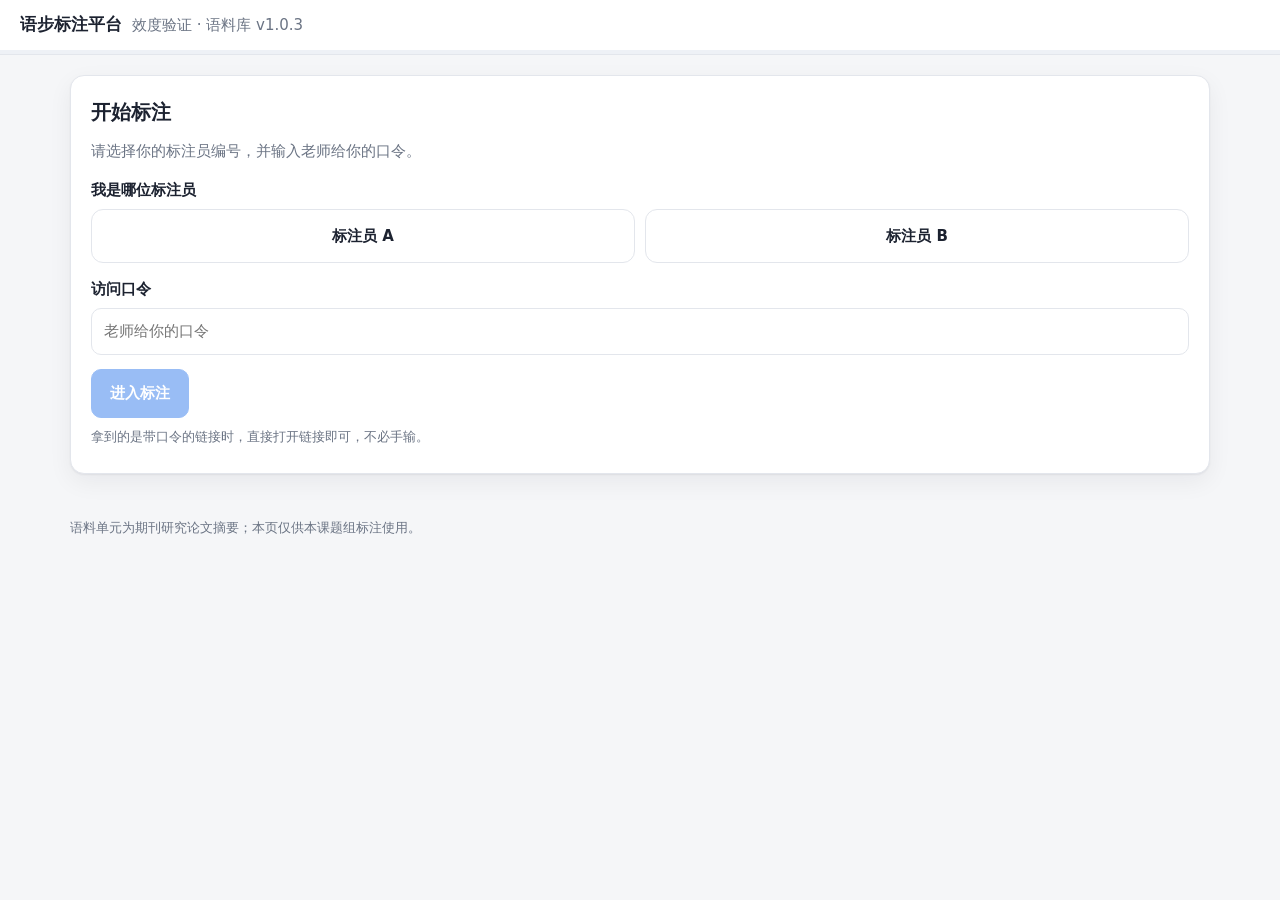
==== index.html @ 0bb0fa39 "B档：试标提交即锁定 → 反馈页（参考答案+手册依据）→ 校准记录门禁 → 放行472句；导出加校准记录" ====
<!DOCTYPE html>
<html lang="zh-CN">
<head>
<meta charset="utf-8">
<meta name="viewport" content="width=device-width, initial-scale=1, viewport-fit=cover">
<meta name="robots" content="noindex,nofollow,noarchive">
<title>语步标注平台 — 效度验证</title>
<link rel="stylesheet" href="style.css">
</head>
<body>
<header class="topbar">
  <div class="brand">
    <strong>语步标注平台</strong>
    <span class="sub">效度验证 · 语料库 v1.0.3</span>
  </div>
  <div class="topmeta">
    <span id="roleBadge" class="badge" hidden></span>
    <span id="phaseBadge" class="badge ghost" hidden></span>
    <span id="progressText" class="mono"></span>
  </div>
  <div class="bar"><i id="progressBar"></i></div>
</header>
<main id="app">
  <section id="gate" class="card">
    <h1>开始标注</h1>
    <p id="gateMsg" class="muted">正在加载题库…</p>
    <div id="gateForm" hidden>
      <div class="field">
        <label>我是哪位标注员</label>
        <div class="roles">
          <button class="rolebtn" data-role="A">标注员 A</button>
          <button class="rolebtn" data-role="B">标注员 B</button>
        </div>
      </div>
      <div class="field">
        <label for="pass">访问口令</label>
        <input id="pass" type="password" autocomplete="off" placeholder="老师给你的口令">
      </div>
      <button id="enterBtn" class="primary" disabled>进入标注</button>
      <p class="hint">拿到的是带口令的链接时，直接打开链接即可，不必手输。</p>
    </div>
    <div id="gateErr" class="err" hidden></div>
  </section>
  <section id="trialSubmit" class="card" hidden>
    <h1>试标 20 句已答完 ✅</h1>
    <p>请先<strong>提交并锁定</strong>试标答案。锁定后才会显示参考答案与逐句反馈——
       这样你无法在看过答案之后再改试标，试标才有校准意义。</p>
    <div id="trialSum" class="kv"></div>
    <div class="actions">
      <button id="lockTrial" class="primary">提交并锁定试标</button>
    </div>
    <p class="hint">锁定后仍可点「上一句」回看，但不能修改。</p>
  </section>
  <section id="feedback" class="card" hidden>
    <h1>试标反馈 · 请逐句核对</h1>
    <p class="muted small" id="keySource"></p>
    <div id="fbSum" class="kv"></div>
    <p><strong>不一致的句子</strong>是校准会的重点：请与另一位标注员逐句说明自己的判读理由，
       只讨论有分歧的句子，谈定后把口径写进下面的《校准记录》。</p>
    <div class="tblwrap"><table id="fbTable" class="fbtable"></table></div>
    <h2 class="h2">校准记录（填写后方可进入正式标注）</h2>
    <div id="calibRows"></div>
    <div class="field">
      <label for="calibSummary">本次校准会谈定的规则（必填，建议写清"哪类句子算哪一类"）</label>
      <textarea id="calibSummary" rows="4" placeholder="例：①以「为了解……采用……」开头、后半句进入材料与方法的句子，统一判 M2目的；②「表明……可能与……有关」统一判 M5结论；③……"></textarea>
    </div>
    <div class="field">
      <label for="calibBy">填写人（标注员编号）</label>
      <input id="calibBy" type="text" placeholder="如：A">
    </div>
    <div class="actions">
      <span id="calibHint" class="hint"></span>
      <button id="toMain" class="primary" disabled>完成校准会，进入正式标注 →</button>
    </div>
  </section>
  <section id="work" hidden>
    <div class="layout">
      <div class="col-main">
        <div class="card q">
          <div class="qhead">
            <span id="qPos" class="mono"></span>
            <span id="qMeta" class="muted small"></span>
          </div>
          <p id="qText" class="sentence"></p>
          <div class="labels" id="labels"></div>
          <div class="field">
            <label for="note">备注<span class="muted small" id="noteReq"></span></label>
            <textarea id="note" rows="2" placeholder="可选。填「UN无法判定」时必须写明为什么拿不准。"></textarea>
          </div>
          <div class="actions">
            <button id="prevBtn" class="ghost">← 上一句</button>
            <span id="gateHint" class="hint"></span>
            <button id="nextBtn" class="primary" disabled>下一句 →</button>
          </div>
        </div>
        <p class="kbd">快捷键：<kbd>1</kbd>–<kbd>7</kbd> 选择标签，<kbd>Enter</kbd> 下一句。</p>
      </div>
      <aside class="col-ctx">
        <div class="card ctx">
          <div class="ctxhead">
            <strong>摘要全文</strong>
            <button id="ctxToggle" class="ghost small">收起</button>
          </div>
          <div id="ctxBody" class="ctxbody"></div>
        </div>
      </aside>
    </div>
  </section>
  <section id="finish" class="card" hidden>
    <h1 id="finishTitle">472 句已全部标注完毕</h1>
    <p id="finishMsg"></p>
    <div id="finishSum" class="kv"></div>
    <div class="actions">
      <button id="submitBtn" class="primary">提交并锁定</button>
    </div>
    <p class="hint" id="submitHint">提交后答案不可再修改。提交后才能导出交回文件。</p>
  </section>
  <section id="export" class="card" hidden>
    <h1 id="exportTitle">✅ 已提交并锁定</h1>
    <p>请把下面<strong>四个</strong>文件全部发回给老师（一个都不能少）。</p>
    <div class="actions wrap">
      <button id="csvMain" class="primary">① 导出正式标注 CSV</button>
      <button id="csvTrial" class="primary">② 导出试标集 CSV</button>
      <button id="jsonLog" class="primary">③ 导出过程日志 JSON</button>
      <button id="csvCalib" class="primary">④ 导出校准记录 CSV</button>
    </div>
    <div id="exportSum" class="kv"></div>
    <p class="hint">若浏览器提示"是否允许多文件下载"，请选允许。导出后请核对文件名里带你的标注员编号。</p>
    <details class="danger">
      <summary>老师用：清空本机数据并重来</summary>
      <p class="muted small">仅在需要重测时使用。点下面按钮会删除本机已填的全部答案与校准记录。</p>
      <button id="wipeBtn" class="ghost danger2">清空本机数据</button>
    </details>
  </section>
</main>
<footer class="foot">
  <span>语料单元为期刊研究论文摘要；本页仅供本课题组标注使用。</span>
  <span id="footVer" class="mono"></span>
</footer>
<script src="app.js"></script>
</body>
</html>
---- style.css ----
:root{
  --bg:#f5f6f8; --card:#fff; --ink:#1c2230; --muted:#6b7484; --line:#e3e6ec;
  --brand:#1f6feb; --brand-ink:#fff; --ok:#127a4b; --warn:#b45309; --err:#b42318;
  --mark:#fff3bf; --shadow:0 1px 2px rgba(16,24,40,.06),0 8px 24px rgba(16,24,40,.06);
  --radius:14px;
}
*{box-sizing:border-box}
html,body{margin:0;padding:0}
body{
  background:var(--bg); color:var(--ink);
  font:15px/1.65 "Segoe UI","Microsoft YaHei","PingFang SC",system-ui,sans-serif;
  -webkit-text-size-adjust:100%;
}

/* ---------- 顶栏 ---------- */
.topbar{
  position:sticky; top:0; z-index:20; background:rgba(255,255,255,.96);
  backdrop-filter:saturate(1.4) blur(6px); border-bottom:1px solid var(--line);
  padding:10px 20px 0;
}
.brand{display:flex; align-items:baseline; gap:10px; flex-wrap:wrap}
.brand strong{font-size:17px}
.sub,.muted{color:var(--muted)}
.small{font-size:12.5px}
.mono{font-family:ui-monospace,Consolas,"Cascadia Mono",monospace; font-size:12.5px; color:var(--muted)}
.topmeta{display:flex; align-items:center; gap:10px; margin-top:4px; flex-wrap:wrap}
.badge{
  background:#eaf1ff; color:#12489b; border:1px solid #cddcff;
  padding:2px 9px; border-radius:999px; font-size:12.5px; font-weight:600;
}
.badge.ghost{background:#f2f4f7; color:var(--muted); border-color:var(--line); font-weight:500}
.bar{height:4px; background:#eef1f6; margin:8px -20px 0; overflow:hidden}
.bar i{display:block; height:100%; width:0; background:linear-gradient(90deg,#1f6feb,#12b981); transition:width .25s ease}

/* ---------- 布局 ---------- */
main{max-width:1180px; margin:0 auto; padding:20px}
.layout{display:grid; grid-template-columns:minmax(0,1fr) minmax(0,420px); gap:18px; align-items:start}
@media (max-width:980px){ .layout{grid-template-columns:1fr} }

.card{
  background:var(--card); border:1px solid var(--line); border-radius:var(--radius);
  padding:20px; box-shadow:var(--shadow); margin-bottom:16px;
}
h1{font-size:20px; margin:0 0 10px}
p{margin:.5em 0}

/* ---------- 入口 ---------- */
.roles{display:flex; gap:10px; flex-wrap:wrap}
.rolebtn{
  flex:1 1 150px; padding:14px; border-radius:12px; border:1.5px solid var(--line);
  background:#fff; font-size:15px; font-weight:600; cursor:pointer; color:var(--ink);
}
.rolebtn[aria-pressed="true"]{border-color:var(--brand); background:#eaf1ff; color:#12489b}
.field{margin:14px 0}
.field label{display:block; font-weight:600; margin-bottom:6px}
input[type=password],input[type=text],textarea{
  width:100%; padding:10px 12px; border:1.5px solid var(--line); border-radius:10px;
  font:inherit; color:var(--ink); background:#fff;
}
textarea{resize:vertical}
input:focus,textarea:focus{outline:none; border-color:var(--brand); box-shadow:0 0 0 3px rgba(31,111,235,.12)}
button{font:inherit}
button.primary{
  background:var(--brand); color:var(--brand-ink); border:1px solid var(--brand);
  padding:11px 18px; border-radius:10px; font-weight:600; cursor:pointer;
}
button.primary:disabled{opacity:.45; cursor:not-allowed}
button.ghost{
  background:#fff; color:var(--ink); border:1.5px solid var(--line);
  padding:10px 16px; border-radius:10px; cursor:pointer;
}
button.ghost:disabled{opacity:.45; cursor:not-allowed}
button.small{padding:5px 10px; font-size:12.5px; border-radius:8px}
button.danger2{border-color:#f2b8b5; color:var(--err)}
.hint{color:var(--muted); font-size:12.8px; margin-top:8px}
.err{background:#fef3f2; border:1px solid #fecdca; color:var(--err); padding:12px 14px; border-radius:10px}

/* ---------- 题目 ---------- */
.qhead{display:flex; justify-content:space-between; gap:12px; align-items:baseline; flex-wrap:wrap}
.sentence{
  font-size:17px; line-height:1.9; background:#fbfcfe; border:1px solid var(--line);
  border-left:4px solid var(--brand); border-radius:10px; padding:14px 16px; margin:12px 0 16px;
  white-space:pre-wrap; word-break:break-word;
}
.labels{display:grid; grid-template-columns:1fr 1fr; gap:8px}
@media (max-width:620px){ .labels{grid-template-columns:1fr} }
.lab{
  display:flex; gap:10px; align-items:flex-start; border:1.5px solid var(--line);
  border-radius:10px; padding:10px 12px; cursor:pointer; background:#fff;
}
.lab:hover{border-color:#c9d3e4}
.lab input{margin-top:3px; flex:0 0 auto}
.lab.on{border-color:var(--brand); background:#eaf1ff}
.lab .code{font-weight:700}
.lab .desc{color:var(--muted); font-size:12.6px; display:block}
.actions{display:flex; align-items:center; gap:12px; margin-top:16px; flex-wrap:wrap}
.actions .hint{margin:0; flex:1 1 auto}
.kbd{color:var(--muted); font-size:12.5px; margin:0 0 16px}
kbd{background:#fff; border:1px solid var(--line); border-bottom-width:2px; border-radius:5px; padding:1px 5px; font-size:12px}

/* ---------- 摘要上下文 ---------- */
.col-ctx{position:sticky; top:96px}
@media (max-width:980px){ .col-ctx{position:static} }
.ctxhead{display:flex; justify-content:space-between; align-items:center; margin-bottom:8px}
.ctxbody{
  max-height:60vh; overflow:auto; font-size:14px; line-height:1.85; color:#333b49;
  white-space:pre-wrap; word-break:break-word;
}
.ctxbody.collapsed{display:none}
.ctxbody mark{background:var(--mark); padding:2px 3px; border-radius:4px; font-weight:600}
.ctxbody .meta{color:var(--muted); font-size:12.5px; margin-bottom:8px; display:block}

/* ---------- 完成 / 交回 ---------- */
.kv{margin:14px 0; border-top:1px dashed var(--line)}
.kv div{display:flex; justify-content:space-between; gap:14px; padding:7px 0; border-bottom:1px dashed var(--line)}
.kv b{font-weight:600}
.actions.wrap{flex-wrap:wrap}
details.danger{margin-top:18px; border-top:1px solid var(--line); padding-top:12px}
details.danger summary{cursor:pointer; color:var(--muted); font-size:13px}
.foot{max-width:1180px; margin:0 auto; padding:8px 20px 40px; color:var(--muted); font-size:12.5px; display:flex; justify-content:space-between; gap:12px; flex-wrap:wrap}
/* ---------- 试标反馈页 ---------- */
.h2{font-size:16px; margin:22px 0 8px}
.tblwrap{overflow:auto; margin:10px 0 4px; border:1px solid var(--line); border-radius:10px}
.fbtable{width:100%; border-collapse:collapse; font-size:13.5px}
.fbtable th,.fbtable td{border-bottom:1px solid var(--line); padding:8px 10px; text-align:left; vertical-align:top}
.fbtable th{background:#f7f9fc; position:sticky; top:0; font-weight:600; white-space:nowrap}
.fbtable tr.same td{background:#fbfefc}
.fbtable tr.diff td{background:#fffbf0}
.fbtable tr.diff td:nth-child(3){color:var(--brand); font-weight:700}
.calibrow{border:1px solid var(--line); border-left:4px solid var(--warn); border-radius:10px; padding:10px 12px; margin:8px 0; background:#fffdf7}
.calibrow .ct{font-size:13.5px; color:#333b49; margin-bottom:4px}
.calibrow .cm{font-size:12.5px; color:var(--muted); margin-bottom:6px}
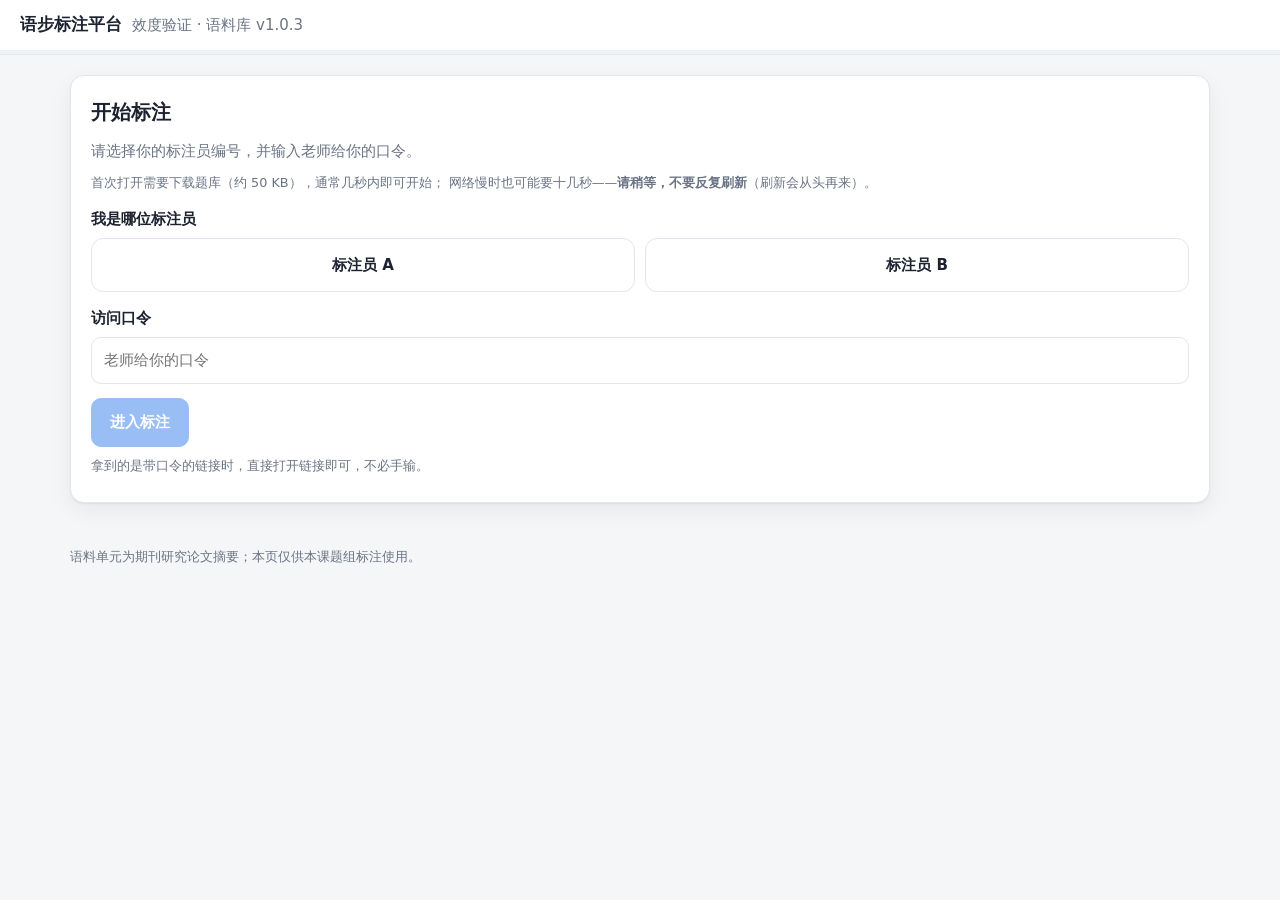
==== commit 7436d50b: "首页提示：首次打开需下载题库（约50KB），通常几秒、慢时十几秒，请稍等不要反复刷新（对应"只做话术提醒"的处置）" ====
--- a/index.html
+++ b/index.html
@@ -17,6 +17,7 @@
     <span id="roleBadge" class="badge" hidden></span>
     <span id="phaseBadge" class="badge ghost" hidden></span>
     <span id="progressText" class="mono"></span>
+    <span id="etaText" class="mono muted small"></span>
   </div>
   <div class="bar"><i id="progressBar"></i></div>
 </header>
@@ -24,6 +25,8 @@
   <section id="gate" class="card">
     <h1>开始标注</h1>
     <p id="gateMsg" class="muted">正在加载题库…</p>
+    <p class="hint" id="gateTips">首次打开需要下载题库（约 50 KB），通常几秒内即可开始；
+       网络慢时也可能要十几秒——<b>请稍等，不要反复刷新</b>（刷新会从头再来）。</p>
     <div id="gateForm" hidden>
       <div class="field">
         <label>我是哪位标注员</label>
@@ -52,17 +55,38 @@
     <p class="hint">锁定后仍可点「上一句」回看，但不能修改。</p>
   </section>
   <section id="feedback" class="card" hidden>
-    <h1>试标反馈 · 请逐句核对</h1>
+    <h1>试标已锁定 · 反馈与校准</h1>
     <p class="muted small" id="keySource"></p>
     <div id="fbSum" class="kv"></div>
-    <p><strong>不一致的句子</strong>是校准会的重点：请与另一位标注员逐句说明自己的判读理由，
-       只讨论有分歧的句子，谈定后把口径写进下面的《校准记录》。</p>
-    <div class="tblwrap"><table id="fbTable" class="fbtable"></table></div>
+    <p id="fbLead"></p>
+    <div class="seg" id="fbScope">
+      <button type="button" class="segbtn on" data-scope="diff">只看分歧句（<span id="fbDiffN" class="mono">0</span>）</button>
+      <button type="button" class="segbtn" data-scope="all">逐句看全部 20 句</button>
+    </div>
+    <div id="fbDiffBlock">
+      <h2 class="h2">需要讨论的分歧句（校准会重点）</h2>
+      <p class="hint">每张卡给出句子全文（<mark class="cue">加粗</mark>＝《编码手册》里的典型线索词，鼠标悬停可看属哪一类）、
+         《编码手册》依据，以及一个口径输入框；两人谈定后写进框里（也可写「仍存疑」）。</p>
+      <div id="calibRows" class="fbcards"></div>
+      <h2 class="h2">与你判读一致的句子（<span id="fbSameN" class="mono">0</span> 句）</h2>
+      <p class="hint">这些句子不必讨论，展开核对一眼即可。</p>
+      <div class="tblwrap"><table id="fbTable" class="fbtable"></table></div>
+    </div>
+    <div id="fbAllBlock" hidden>
+      <h2 class="h2">全部 20 句（按试标ID顺序）</h2>
+      <p class="hint">供校准会逐句过一遍：标「不一致」的卡里仍可填口径，标「一致」的只作核对。</p>
+      <div id="fbAll" class="fbcards"></div>
+    </div>
     <h2 class="h2">校准记录（填写后方可进入正式标注）</h2>
-    <div id="calibRows"></div>
+    <p class="hint">两处分工：上面每张卡里的<b>「这一句最后怎么定」是留痕</b>（可留空，拿不准就写「仍存疑」）；
+       下面这一栏是<b>归纳出的规则</b>，必填，写满 20 字才能进入正式标注。</p>
     <div class="field">
-      <label for="calibSummary">本次校准会谈定的规则（必填，建议写清"哪类句子算哪一类"）</label>
-      <textarea id="calibSummary" rows="4" placeholder="例：①以「为了解……采用……」开头、后半句进入材料与方法的句子，统一判 M2目的；②「表明……可能与……有关」统一判 M5结论；③……"></textarea>
+      <label for="calibSummary">由上面几句归纳出的规则（必填，写清「哪类句子算哪一类」）</label>
+      <div class="gather">
+        <button type="button" id="calibGather" class="ghost small">↙ 把上面填过的口径汇总到这里</button>
+        <span id="calibGatherHint" class="hint"></span>
+      </div>
+      <textarea id="calibSummary" rows="5" placeholder="例：①以「为了解……采用……」开头、后半句进入材料与方法的句子，统一判 M3方法（手册第六节规则⑦）；②「表明……可能与……有关」统一判 M5结论；③……"></textarea>
     </div>
     <div class="field">
       <label for="calibBy">填写人（标注员编号）</label>
@@ -78,16 +102,28 @@
       <div class="col-main">
         <div class="card q">
           <div class="qhead">
-            <span id="qPos" class="mono"></span>
+            <span class="qhead-left">
+              <span id="qPos" class="mono"></span>
+              <span id="qInAbstract" class="badge ghost"></span>
+            </span>
             <span id="qMeta" class="muted small"></span>
           </div>
           <p id="qText" class="sentence"></p>
           <div class="labels" id="labels"></div>
           <div class="field">
             <label for="note">备注<span class="muted small" id="noteReq"></span></label>
+            <div class="chips" id="noteChips">
+              <button type="button" class="chipbtn" data-note="方法＋结果同句">方法＋结果同句</button>
+              <button type="button" class="chipbtn" data-note="结果与结论难分">结果与结论难分</button>
+              <button type="button" class="chipbtn" data-note="背景与目的难分">背景与目的难分</button>
+              <button type="button" class="chipbtn" data-note="含结构化摘要小标题">含结构化摘要小标题</button>
+              <button type="button" class="chipbtn" data-note="疑非摘要内容">疑非摘要内容</button>
+              <button type="button" class="chipbtn" data-note="表述不完整／截断">表述不完整／截断</button>
+            </div>
             <textarea id="note" rows="2" placeholder="可选。填「UN无法判定」时必须写明为什么拿不准。"></textarea>
           </div>
           <div class="actions">
+            <span id="saveStamp" class="muted small"></span>
             <button id="prevBtn" class="ghost">← 上一句</button>
             <span id="gateHint" class="hint"></span>
             <button id="nextBtn" class="primary" disabled>下一句 →</button>
@@ -99,7 +135,11 @@
         <div class="card ctx">
           <div class="ctxhead">
             <strong>摘要全文</strong>
-            <button id="ctxToggle" class="ghost small">收起</button>
+            <span class="ctxnav">
+              <button id="ctxPrev" type="button" class="ghost small">↑ 上一句</button>
+              <button id="ctxNext" type="button" class="ghost small">↓ 下一句</button>
+              <button id="ctxToggle" type="button" class="ghost small">收起</button>
+            </span>
           </div>
           <div id="ctxBody" class="ctxbody"></div>
         </div>
@@ -122,10 +162,20 @@
       <button id="csvMain" class="primary">① 导出正式标注 CSV</button>
       <button id="csvTrial" class="primary">② 导出试标集 CSV</button>
       <button id="jsonLog" class="primary">③ 导出过程日志 JSON</button>
-      <button id="csvCalib" class="primary">④ 导出校准记录 CSV</button>
+      <button id="csvCalib" class="primary">④ 导出校准记录 md</button>
     </div>
     <div id="exportSum" class="kv"></div>
     <p class="hint">若浏览器提示"是否允许多文件下载"，请选允许。导出后请核对文件名里带你的标注员编号。</p>
+    <div class="checklist" id="exportList">
+      <p class="muted small">下载后逐项确认（4／4 才算交回完整）：</p>
+      <ul>
+        <li data-kind="main"><span class="box">☐</span> ① 正式标注 CSV（472 行）</li>
+        <li data-kind="trial"><span class="box">☐</span> ② 试标集 CSV（20 行）</li>
+        <li data-kind="log"><span class="box">☐</span> ③ 过程日志 JSON</li>
+        <li data-kind="calib"><span class="box">☐</span> ④ 校准记录 md</li>
+      </ul>
+      <p class="hint" id="exportListHint"></p>
+    </div>
     <details class="danger">
       <summary>老师用：清空本机数据并重来</summary>
       <p class="muted small">仅在需要重测时使用。点下面按钮会删除本机已填的全部答案与校准记录。</p>
@@ -133,6 +183,10 @@
     </details>
   </section>
 </main>
+<div id="toast" class="toast" hidden>
+  <span id="toastMsg"></span>
+  <button type="button" id="toastOk" class="ghost small">知道了</button>
+</div>
 <footer class="foot">
   <span>语料单元为期刊研究论文摘要；本页仅供本课题组标注使用。</span>
   <span id="footVer" class="mono"></span>
--- a/style.css
+++ b/style.css
@@ -5,6 +5,8 @@
   --radius:14px;
 }
 *{box-sizing:border-box}
+/* 兜底：作者样式里的 display 会盖过 hidden 属性，这里保证 hidden 一定不显示 */
+[hidden]{display:none !important}
 html,body{margin:0;padding:0}
 body{
   background:var(--bg); color:var(--ink);
@@ -34,8 +36,10 @@
 
 /* ---------- 布局 ---------- */
 main{max-width:1180px; margin:0 auto; padding:20px}
-.layout{display:grid; grid-template-columns:minmax(0,1fr) minmax(0,420px); gap:18px; align-items:start}
+.layout{display:grid; grid-template-columns:minmax(0,940px) minmax(360px,520px); gap:20px;
+  align-items:start; justify-content:center; max-width:1520px; margin:0 auto}
 @media (max-width:980px){ .layout{grid-template-columns:1fr} }
+.qhead-left{display:flex; align-items:center; gap:8px; flex-wrap:wrap}
 
 .card{
   background:var(--card); border:1px solid var(--line); border-radius:var(--radius);
@@ -109,6 +113,29 @@
 .ctxbody.collapsed{display:none}
 .ctxbody mark{background:var(--mark); padding:2px 3px; border-radius:4px; font-weight:600}
 .ctxbody .meta{color:var(--muted); font-size:12.5px; margin-bottom:8px; display:block}
+.ctxnav{display:flex; gap:6px; align-items:center}
+.ctxbody .sent{border-radius:4px}
+.ctxbody .sent.flash{background:#eaf1ff; box-shadow:0 0 0 2px #c9dcff inset}
+/* 备注快捷语 */
+.chips{display:flex; flex-wrap:wrap; gap:6px; margin:2px 0 6px}
+.chipbtn{border:1px solid var(--line); background:#fff; color:#3c4453; border-radius:999px;
+  padding:3px 10px; font-size:12.5px; cursor:pointer}
+.chipbtn:hover{border-color:#c9d3e4; background:#f7f9fc}
+/* 自动保存回执 */
+#saveStamp{margin-right:auto}
+/* 交回清单 */
+.checklist{margin:14px 0 0; border-top:1px dashed var(--line); padding-top:10px}
+.checklist ul{list-style:none; padding:0; margin:6px 0 0}
+.checklist li{padding:4px 0; color:var(--muted)}
+.checklist li.done{color:#1f6b39; font-weight:600}
+.checklist .box{margin-right:6px; font-size:15px}
+/* 浮层提示（休息提醒／快捷键帮助） */
+.toast{position:fixed; left:50%; bottom:22px; transform:translateX(-50%);
+  display:flex; align-items:center; gap:12px; max-width:min(760px,92vw);
+  background:#1b2333; color:#fff; padding:12px 16px; border-radius:12px;
+  box-shadow:0 8px 28px rgba(15,25,50,.28); font-size:13.5px; z-index:60}
+.toast button{border-color:rgba(255,255,255,.35); color:#fff; background:transparent}
+.toast button:hover{background:rgba(255,255,255,.12)}
 
 /* ---------- 完成 / 交回 ---------- */
 .kv{margin:14px 0; border-top:1px dashed var(--line)}
@@ -127,6 +154,35 @@
 .fbtable tr.same td{background:#fbfefc}
 .fbtable tr.diff td{background:#fffbf0}
 .fbtable tr.diff td:nth-child(3){color:var(--brand); font-weight:700}
+.fbcards{margin:10px 0 6px}
+.fbcard{border:1px solid var(--line); border-left:4px solid var(--warn); border-radius:12px;
+  padding:12px 14px; margin:12px 0; background:#fffdf7}
+.fbc-head{display:flex; align-items:center; gap:10px; flex-wrap:wrap; margin-bottom:8px}
+.fbc-head .sid{font-weight:700; font-size:15px}
+.chip{display:inline-block; padding:1px 8px; border-radius:999px; font-size:12px; font-weight:600}
+.chip.bad{background:#fdecec; color:#b3261e; border:1px solid #f3c9c7}
+.fbc-text{margin:6px 0 10px; padding:10px 12px; background:#fff; border:1px solid var(--line);
+  border-radius:8px; font-size:14px; line-height:1.75; color:#232838}
+.fbc-cmp{display:flex; gap:10px; flex-wrap:wrap; margin-bottom:8px}
+.cmpbox{flex:1 1 200px; border:1px solid var(--line); border-radius:8px; padding:8px 10px; background:#fff}
+.cmpbox .lbl{display:block; font-size:12px; color:var(--muted); margin-bottom:3px}
+.cmpbox b{font-size:14.5px}
+.cmpbox.ref{border-color:#bcd4f6; background:#f5f9ff}
+.fbc-basis,.fbc-note{font-size:13px; color:#3c4453; line-height:1.7; margin:2px 0 6px}
+.fbc-basis .lbl,.fbc-note .lbl{display:inline-block; min-width:96px; color:var(--muted); font-size:12px}
+.fbc-fix{display:block; font-size:12.5px; color:var(--muted); margin:8px 0 4px}
+.fbcard input{width:100%; box-sizing:border-box}
+.fbcard.ok{border-left-color:#9fc6a8; background:#fbfefc}
+.chip.ok{background:#eaf7ee; color:#1f6b39; border:1px solid #b9e0c6}
+mark.cue{background:#fff3c4; border-bottom:2px solid #e0a92c; padding:0 2px; border-radius:3px;
+  font-weight:700; cursor:help}
+.seg{display:inline-flex; gap:4px; margin:14px 0 4px; padding:3px; background:#f2f5fa;
+  border:1px solid var(--line); border-radius:10px}
+.segbtn{border:0; background:transparent; padding:6px 12px; border-radius:8px; font-size:13px;
+  color:var(--muted); cursor:pointer}
+.segbtn.on{background:#fff; color:#1b2333; font-weight:600; box-shadow:0 1px 2px rgba(20,30,60,.08)}
+.gather{display:flex; align-items:center; gap:10px; margin:6px 0 4px; flex-wrap:wrap}
+.gather .hint{margin:0}
 .calibrow{border:1px solid var(--line); border-left:4px solid var(--warn); border-radius:10px; padding:10px 12px; margin:8px 0; background:#fffdf7}
 .calibrow .ct{font-size:13.5px; color:#333b49; margin-bottom:4px}
 .calibrow .cm{font-size:12.5px; color:var(--muted); margin-bottom:6px}
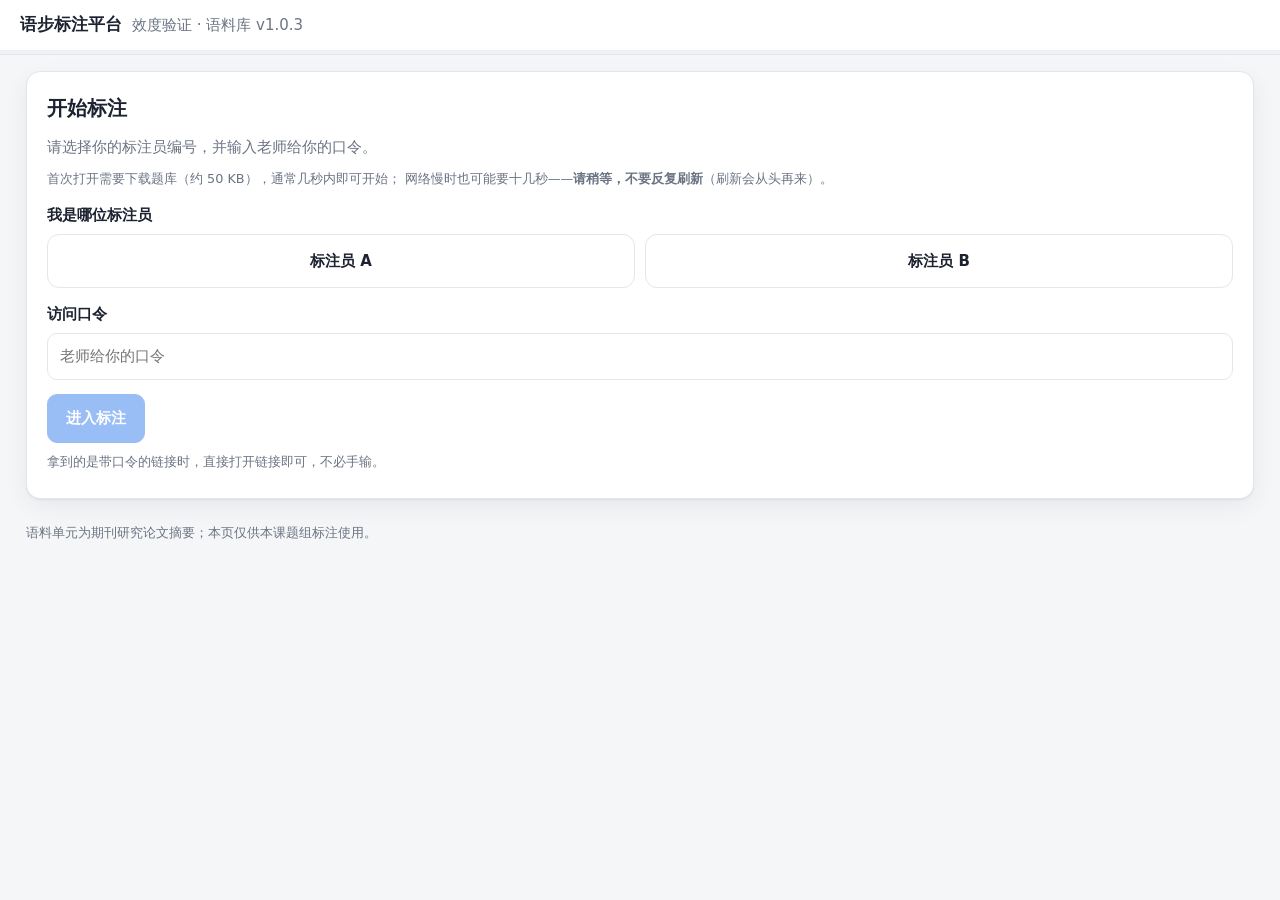
==== commit 63896b03: "备注用法落地：新增第 7 个快捷语「目的＋方法同句」（手册规则⑦）；备注框加可展开的《备注怎么用》对照表（7 个快捷语：什么时候点＋标签怎么选＋别这样用）" ====
--- a/index.html
+++ b/index.html
@@ -114,12 +114,47 @@
             <label for="note">备注<span class="muted small" id="noteReq"></span></label>
             <div class="chips" id="noteChips">
               <button type="button" class="chipbtn" data-note="方法＋结果同句">方法＋结果同句</button>
+              <button type="button" class="chipbtn" data-note="目的＋方法同句">目的＋方法同句</button>
               <button type="button" class="chipbtn" data-note="结果与结论难分">结果与结论难分</button>
               <button type="button" class="chipbtn" data-note="背景与目的难分">背景与目的难分</button>
               <button type="button" class="chipbtn" data-note="含结构化摘要小标题">含结构化摘要小标题</button>
               <button type="button" class="chipbtn" data-note="疑非摘要内容">疑非摘要内容</button>
               <button type="button" class="chipbtn" data-note="表述不完整／截断">表述不完整／截断</button>
             </div>
+            <details class="notehelp">
+              <summary>备注怎么用？（点这里看对照表）</summary>
+              <p class="hint"><b>必须写备注的 3 种情况：</b>① 选「UN无法判定」（平台要求写明理由）；
+                ② 一句里含两种以上功能、你只填了主要标签；③ 事后修改过已填内容。</p>
+              <table>
+                <thead><tr><th>快捷语</th><th>什么时候点（看迹象）</th><th>标签怎么选＋备注写什么</th></tr></thead>
+                <tbody>
+                  <tr><td>方法＋结果同句</td>
+                      <td>前半是操作方法（采用／测定／分离纯化），后半给数据或鉴定结果</td>
+                      <td>按语义重心：主句在操作→<b>M3方法</b>；在报告发现→<b>M4结果</b>；备注写「含方法成分／含结果成分」</td></tr>
+                  <tr><td>目的＋方法同句</td>
+                      <td>句首「为了解／为探讨／旨在……」，但主句交代了材料与操作方法（采用／利用／测定）</td>
+                      <td>判 <b>M3方法</b>，备注写「含目的成分」；若只说要测什么、没给材料与方法→<b>M2目的</b></td></tr>
+                  <tr><td>结果与结论难分</td>
+                      <td>在报告数据，但带解释性词：表明／说明／可能与……有关／suggest／indicate／could be used as…</td>
+                      <td>报告事实→<b>M4结果</b>；在作评价推断→<b>M5结论</b>；备注写「按语义重心判 M4／M5」</td></tr>
+                  <tr><td>背景与目的难分</td>
+                      <td>前半陈述现状（研究较少／是重要限制因子），后半「本研究旨在……」</td>
+                      <td>谓语指向目的→<b>M2目的</b>；只述现状→<b>M1背景</b>；备注写「前半为背景、后半为目的」</td></tr>
+                  <tr><td>含结构化摘要小标题</td>
+                      <td>句首带 <code>Background:</code>／<code>Methods:</code>／<code>(1) Results:</code>／「目的：」</td>
+                      <td><b>按内容判，不按小标题</b>（手册第六节规则④）；备注写「含小标题，按内容判」</td></tr>
+                  <tr><td>疑非摘要内容</td>
+                      <td>与摘要无关的语句：作者贡献／利益冲突／<code>Supplementary data is available…</code>／征订套话</td>
+                      <td>整句是套话→<b>NR非研究性</b>；夹在研究句里→按主功能判；备注写「非摘要正文」</td></tr>
+                  <tr><td>表述不完整／截断</td>
+                      <td>句子以「…／……」结尾且语义不完整，或明显缺字（源导出件被截断）</td>
+                      <td>能判主要功能就判；判不了→<b>UN无法判定</b>；备注写「源文本截断」＋你据此判了什么</td></tr>
+                </tbody>
+              </table>
+              <p class="hint"><b>别这样用：</b>拿不准就选 UN无法判定（不要用「疑非摘要内容」代替）；
+                不必每句都写备注，备注留给边界句；尽量用这 7 个<b>标准说法</b>（报告要统计原因分布，
+                同义变体会统计不上）。快捷语可连点多个，也能在它后面补自己的话。</p>
+            </details>
             <textarea id="note" rows="2" placeholder="可选。填「UN无法判定」时必须写明为什么拿不准。"></textarea>
           </div>
           <div class="actions">
@@ -163,9 +198,11 @@
       <button id="csvTrial" class="primary">② 导出试标集 CSV</button>
       <button id="jsonLog" class="primary">③ 导出过程日志 JSON</button>
       <button id="csvCalib" class="primary">④ 导出校准记录 md</button>
+      <button id="zipAll" class="primary">⤓ 一键导出交回包（ZIP，含上面 4 个文件）</button>
     </div>
     <div id="exportSum" class="kv"></div>
-    <p class="hint">若浏览器提示"是否允许多文件下载"，请选允许。导出后请核对文件名里带你的标注员编号。</p>
+    <p class="hint">推荐直接点<b>「一键导出交回包（ZIP）」</b>：一个压缩包里装着上面 4 个文件，发一个就行；
+       若学校电脑限制下载压缩包，再逐个点上面 4 个按钮。若浏览器提示"是否允许多文件下载"，请选允许。</p>
     <div class="checklist" id="exportList">
       <p class="muted small">下载后逐项确认（4／4 才算交回完整）：</p>
       <ul>
@@ -175,6 +212,7 @@
         <li data-kind="calib"><span class="box">☐</span> ④ 校准记录 md</li>
       </ul>
       <p class="hint" id="exportListHint"></p>
+      <p class="hint">用「一键导出交回包（ZIP）」时，下面 4 项会自动全部勾上（压缩包里已含 4 个文件）。</p>
     </div>
     <details class="danger">
       <summary>老师用：清空本机数据并重来</summary>
--- a/style.css
+++ b/style.css
@@ -35,15 +35,17 @@
 .bar i{display:block; height:100%; width:0; background:linear-gradient(90deg,#1f6feb,#12b981); transition:width .25s ease}
 
 /* ---------- 布局 ---------- */
-main{max-width:1180px; margin:0 auto; padding:20px}
-.layout{display:grid; grid-template-columns:minmax(0,940px) minmax(360px,520px); gap:20px;
-  align-items:start; justify-content:center; max-width:1520px; margin:0 auto}
-@media (max-width:980px){ .layout{grid-template-columns:1fr} }
+/* 版式：宽屏下铺满可用宽度（与顶部栏同宽），左"题目/选项"占 2/3、右"摘要全文"占 1/3；
+   极宽屏（>2400px）留一个软上限，免得单行过长。 */
+main{max-width:2400px; margin:0 auto; padding:16px 26px 8px}
+.layout{display:grid; grid-template-columns:minmax(0,2fr) minmax(400px,1fr); gap:20px;
+  align-items:start; width:100%}
+@media (max-width:980px){ .layout{grid-template-columns:1fr} main{padding:14px} }
 .qhead-left{display:flex; align-items:center; gap:8px; flex-wrap:wrap}
 
 .card{
   background:var(--card); border:1px solid var(--line); border-radius:var(--radius);
-  padding:20px; box-shadow:var(--shadow); margin-bottom:16px;
+  padding:20px; box-shadow:var(--shadow); margin-bottom:12px;
 }
 h1{font-size:20px; margin:0 0 10px}
 p{margin:.5em 0}
@@ -103,13 +105,17 @@
 kbd{background:#fff; border:1px solid var(--line); border-bottom-width:2px; border-radius:5px; padding:1px 5px; font-size:12px}
 
 /* ---------- 摘要上下文 ---------- */
-.col-ctx{position:sticky; top:96px}
-@media (max-width:980px){ .col-ctx{position:static} }
+/* 两栏各自独立：题目栏不参与滚动；摘要栏高度放到接近整屏，
+   于是多数题目下"页面无滚动条、摘要框也无滚动条"（0 个）；只有摘要长于一屏时
+   才出现**一个**滚动条（在摘要框内部），页面与题目栏都不动。 */
+.col-main{position:static}
+.col-ctx{position:static}
 .ctxhead{display:flex; justify-content:space-between; align-items:center; margin-bottom:8px}
 .ctxbody{
-  max-height:60vh; overflow:auto; font-size:14px; line-height:1.85; color:#333b49;
-  white-space:pre-wrap; word-break:break-word;
-}
+  max-height:calc(100vh - 150px); overflow:auto; font-size:14px; line-height:1.85;
+  color:#333b49; white-space:pre-wrap; word-break:break-word;
+}
+@media (max-width:980px){ .ctxbody{max-height:60vh} }
 .ctxbody.collapsed{display:none}
 .ctxbody mark{background:var(--mark); padding:2px 3px; border-radius:4px; font-weight:600}
 .ctxbody .meta{color:var(--muted); font-size:12.5px; margin-bottom:8px; display:block}
@@ -121,6 +127,14 @@
 .chipbtn{border:1px solid var(--line); background:#fff; color:#3c4453; border-radius:999px;
   padding:3px 10px; font-size:12.5px; cursor:pointer}
 .chipbtn:hover{border-color:#c9d3e4; background:#f7f9fc}
+/* 备注用法对照表（默认收起，点摘要展开；不占地方） */
+.notehelp{margin:2px 0 8px}
+.notehelp summary{cursor:pointer; color:var(--brand); font-size:12.8px}
+.notehelp[open] summary{margin-bottom:6px}
+.notehelp table{width:100%; border-collapse:collapse; font-size:12.5px; margin:6px 0}
+.notehelp th,.notehelp td{border:1px solid var(--line); padding:5px 7px; text-align:left; vertical-align:top}
+.notehelp th{background:#f7f9fc; font-weight:600; white-space:nowrap}
+.notehelp code{background:#f2f5fa; padding:0 3px; border-radius:3px; font-size:12px}
 /* 自动保存回执 */
 #saveStamp{margin-right:auto}
 /* 交回清单 */
@@ -144,7 +158,7 @@
 .actions.wrap{flex-wrap:wrap}
 details.danger{margin-top:18px; border-top:1px solid var(--line); padding-top:12px}
 details.danger summary{cursor:pointer; color:var(--muted); font-size:13px}
-.foot{max-width:1180px; margin:0 auto; padding:8px 20px 40px; color:var(--muted); font-size:12.5px; display:flex; justify-content:space-between; gap:12px; flex-wrap:wrap}
+.foot{max-width:2400px; margin:0 auto; padding:4px 26px 10px; color:var(--muted); font-size:12.5px; display:flex; justify-content:space-between; gap:12px; flex-wrap:wrap}
 /* ---------- 试标反馈页 ---------- */
 .h2{font-size:16px; margin:22px 0 8px}
 .tblwrap{overflow:auto; margin:10px 0 4px; border:1px solid var(--line); border-radius:10px}
